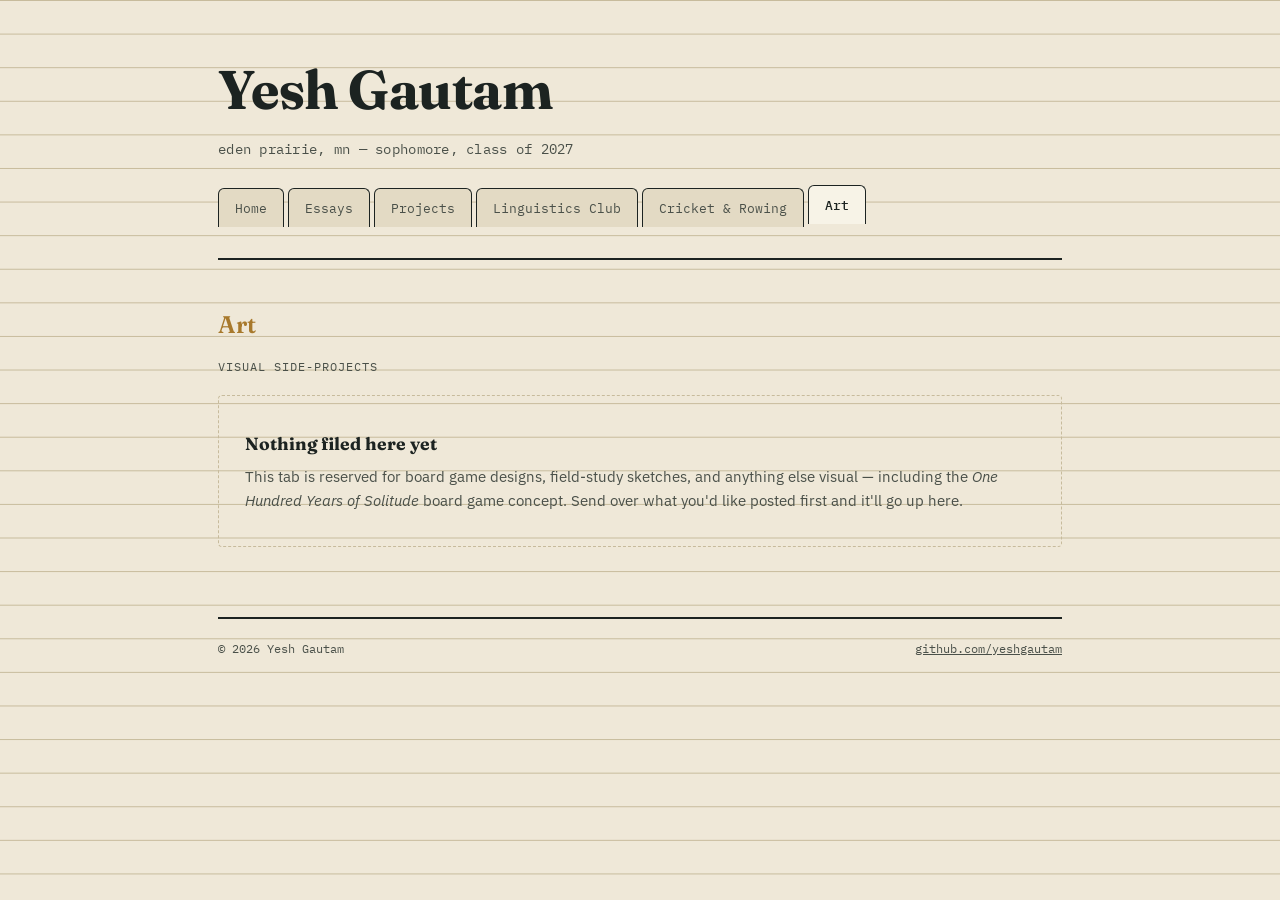
==== art.html @ e41baac6 "Add files via upload" ====
<!DOCTYPE html>
<html lang="en">
<head>
<meta charset="UTF-8">
<meta name="viewport" content="width=device-width, initial-scale=1.0">
<title>Art — Yesh Gautam</title>
<link rel="stylesheet" href="style.css">
</head>
<body>
<div class="page">

  <header class="site-header">
    <h1 class="site-name">Yesh Gautam</h1>
    <div class="site-tagline">eden prairie, mn — sophomore, class of 2027</div>

    <ul class="tabs">
      <li><a href="index.html">Home</a></li>
      <li><a href="essays.html">Essays</a></li>
      <li><a href="projects.html">Projects</a></li>
      <li><a href="linguistics.html">Linguistics Club</a></li>
      <li><a href="cricket-rowing.html">Cricket &amp; Rowing</a></li>
      <li><a href="art.html" class="active">Art</a></li>
    </ul>
  </header>
  <div class="tab-bar-rule"></div>

  <h2 class="section-title accent-gold">Art</h2>
  <p class="section-sub">visual side-projects</p>

  <div class="empty-state">
    <strong>Nothing filed here yet</strong>
    This tab is reserved for board game designs, field-study sketches, and anything else visual — including the <em>One Hundred Years of Solitude</em> board game concept. Send over what you'd like posted first and it'll go up here.
  </div>

  <footer class="site-footer">
    <span>&copy; 2026 Yesh Gautam</span>
    <a href="https://github.com/yeshgautam">github.com/yeshgautam</a>
  </footer>

</div>
</body>
</html>
---- style.css ----
/* ===========================================================
   Yesh Gautam — personal site
   Design concept: a field notebook / index-card system.
   Tokens below drive every page.
=========================================================== */

@import url('https://fonts.googleapis.com/css2?family=Fraunces:opsz,wght@9..144,400;9..144,500;9..144,600;9..144,700&family=IBM+Plex+Sans:wght@400;500;600&family=IBM+Plex+Mono:wght@400;500&display=swap');

:root {
  --ink: #1c2321;
  --ink-soft: #4a5049;
  --parchment: #efe8d8;
  --parchment-dark: #e3dac4;
  --card: #f7f3e7;
  --rule: #c7bb9c;
  --gold: #a8792c;
  --pitch: #35563a;
  --water: #2c4a63;

  --display: 'Fraunces', serif;
  --body: 'IBM Plex Sans', sans-serif;
  --mono: 'IBM Plex Mono', monospace;
}

* { box-sizing: border-box; }

html { scroll-behavior: smooth; }

body {
  margin: 0;
  background: var(--parchment);
  color: var(--ink);
  font-family: var(--body);
  line-height: 1.6;
  background-image:
    linear-gradient(var(--rule) 1px, transparent 1px);
  background-size: 100% 2.1em;
  background-attachment: local;
}

a { color: inherit; }

/* ---------- layout shell ---------- */

.page {
  max-width: 900px;
  margin: 0 auto;
  padding: 0 28px 80px;
}

/* ---------- header / name plate ---------- */

.site-header {
  padding: 46px 0 18px;
  border-bottom: 2px solid var(--ink);
}

.site-name {
  font-family: var(--display);
  font-weight: 700;
  font-size: clamp(2.2rem, 5vw, 3.4rem);
  letter-spacing: -0.01em;
  margin: 0;
}

.site-tagline {
  font-family: var(--mono);
  font-size: 0.85rem;
  color: var(--ink-soft);
  margin-top: 6px;
  letter-spacing: 0.02em;
}

/* ---------- tab navigation (index-card tabs) ---------- */

.tabs {
  display: flex;
  flex-wrap: wrap;
  gap: 4px;
  margin-top: 24px;
  list-style: none;
  padding: 0;
}

.tabs a {
  display: inline-block;
  font-family: var(--mono);
  font-size: 0.82rem;
  text-decoration: none;
  padding: 9px 16px 8px;
  background: var(--parchment-dark);
  color: var(--ink-soft);
  border: 1.5px solid var(--ink);
  border-bottom: none;
  border-radius: 6px 6px 0 0;
  transform: translateY(3px);
  transition: transform 0.15s ease, background 0.15s ease, color 0.15s ease;
}

.tabs a:hover {
  transform: translateY(0);
  color: var(--ink);
}

.tabs a.active {
  background: var(--card);
  color: var(--ink);
  transform: translateY(0);
  font-weight: 500;
  position: relative;
  z-index: 2;
}

.tab-bar-rule {
  height: 2px;
  background: var(--ink);
  margin-top: -2px;
}

/* ---------- hero: the etymology entry ---------- */

.etymology {
  margin: 56px 0 64px;
  border: 1.5px solid var(--ink);
  border-radius: 4px;
  background: var(--card);
  padding: 36px clamp(20px, 5vw, 44px);
  position: relative;
}

.etymology::before {
  content: "field note — entry no. 1";
  position: absolute;
  top: -11px;
  left: 20px;
  background: var(--parchment);
  padding: 0 8px;
  font-family: var(--mono);
  font-size: 0.7rem;
  letter-spacing: 0.06em;
  color: var(--ink-soft);
}

.etymology-headword {
  font-family: var(--display);
  font-size: clamp(2.4rem, 7vw, 4.2rem);
  font-weight: 700;
  margin: 0;
  cursor: default;
}

.etymology-ipa {
  font-family: var(--mono);
  color: var(--ink-soft);
  font-size: 1rem;
  margin: 4px 0 22px;
}

.etyma {
  display: flex;
  flex-wrap: wrap;
  gap: 28px;
  margin-top: 8px;
}

.etymon {
  flex: 1 1 220px;
  border-left: 3px solid var(--gold);
  padding-left: 14px;
  opacity: 0;
  transform: translateY(6px);
  animation: reveal 0.6s ease forwards;
}

.etymon:nth-child(2) { animation-delay: 0.15s; border-left-color: var(--pitch); }

.etymon-script {
  font-family: var(--display);
  font-size: 1.5rem;
}

.etymon-gloss {
  font-size: 0.92rem;
  color: var(--ink-soft);
  margin-top: 2px;
}

.etymon-def {
  margin-top: 8px;
  font-size: 0.95rem;
}

@keyframes reveal {
  to { opacity: 1; transform: translateY(0); }
}

.bio-line {
  margin-top: 26px;
  padding-top: 20px;
  border-top: 1px dashed var(--rule);
  font-size: 1.02rem;
}

/* ---------- section headings ---------- */

.section-title {
  font-family: var(--display);
  font-size: 1.5rem;
  font-weight: 600;
  margin: 46px 0 6px;
}

.section-sub {
  font-family: var(--mono);
  font-size: 0.78rem;
  color: var(--ink-soft);
  text-transform: uppercase;
  letter-spacing: 0.08em;
  margin-bottom: 18px;
}

/* ---------- cards (essays / projects / etc.) ---------- */

.card-grid {
  display: grid;
  gap: 16px;
}

.card {
  border: 1.5px solid var(--ink);
  border-radius: 4px;
  background: var(--card);
  padding: 20px 22px;
  text-decoration: none;
  color: var(--ink);
  display: block;
  transition: box-shadow 0.15s ease, transform 0.15s ease;
}

.card:hover {
  box-shadow: 4px 4px 0 var(--ink);
  transform: translate(-2px, -2px);
}

.card-tag {
  font-family: var(--mono);
  font-size: 0.72rem;
  color: var(--gold);
  text-transform: uppercase;
  letter-spacing: 0.06em;
}

.card-title {
  font-family: var(--display);
  font-size: 1.2rem;
  font-weight: 600;
  margin: 6px 0 6px;
}

.card-meta {
  font-family: var(--mono);
  font-size: 0.75rem;
  color: var(--ink-soft);
  margin-bottom: 8px;
}

.card-desc {
  font-size: 0.95rem;
  color: var(--ink-soft);
}

/* ---------- empty state ---------- */

.empty-state {
  border: 1.5px dashed var(--rule);
  border-radius: 4px;
  padding: 34px 26px;
  text-align: left;
  color: var(--ink-soft);
  font-size: 0.95rem;
}

.empty-state strong {
  color: var(--ink);
  display: block;
  font-family: var(--display);
  font-size: 1.1rem;
  margin-bottom: 6px;
}

/* ---------- footer ---------- */

.site-footer {
  margin-top: 70px;
  padding-top: 20px;
  border-top: 2px solid var(--ink);
  font-family: var(--mono);
  font-size: 0.78rem;
  color: var(--ink-soft);
  display: flex;
  justify-content: space-between;
  flex-wrap: wrap;
  gap: 10px;
}

.site-footer a { text-decoration: underline; }

/* ---------- accents used per-section ---------- */

.accent-pitch { color: var(--pitch); }
.accent-water { color: var(--water); }
.accent-gold { color: var(--gold); }

@media (prefers-reduced-motion: reduce) {
  .etymon { animation: none; opacity: 1; transform: none; }
}

@media (max-width: 560px) {
  .page { padding: 0 18px 60px; }
  .tabs a { font-size: 0.74rem; padding: 8px 11px 7px; }
}
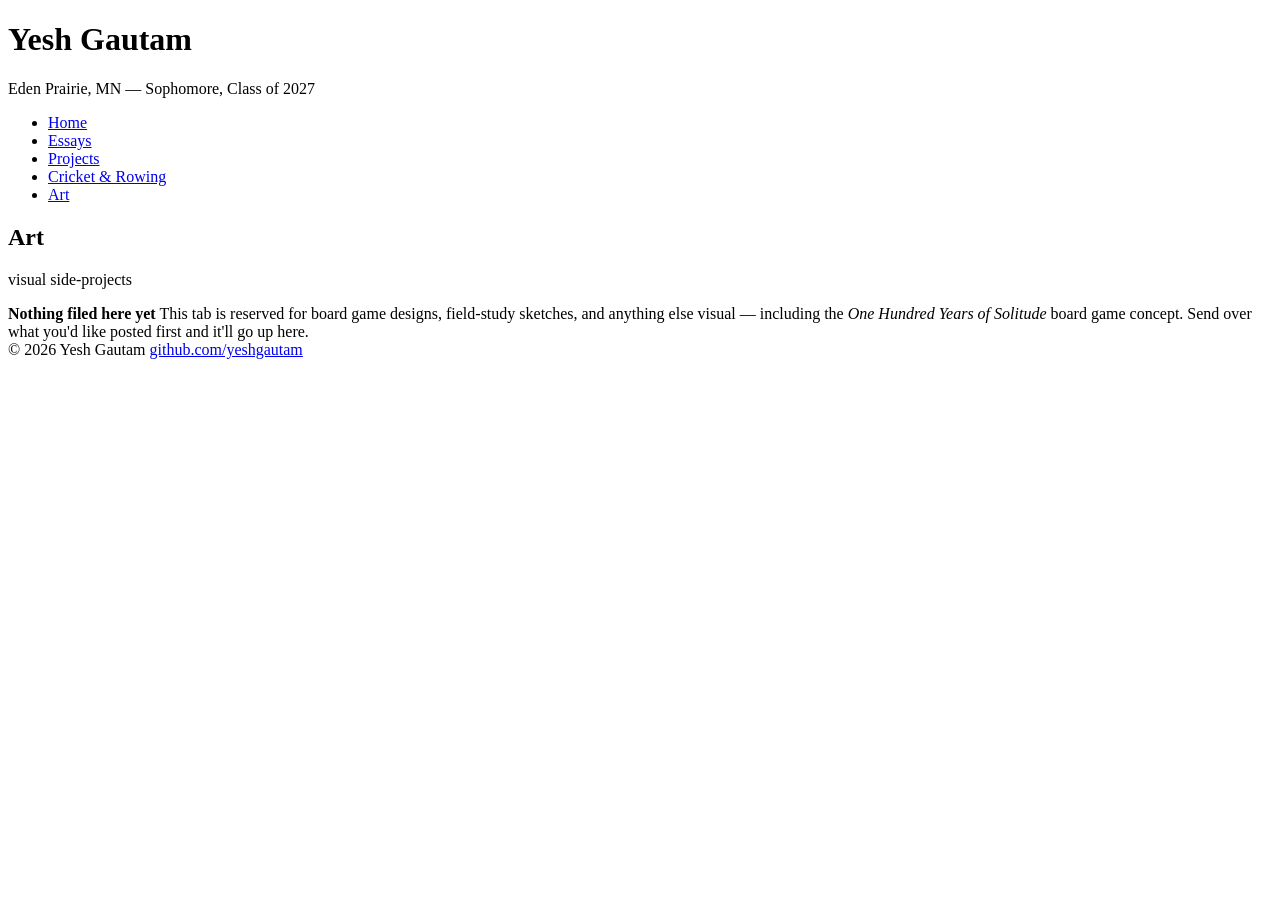
==== commit 7db3e790: "Rename art (1).html to art.html" ====
--- a/art.html
+++ b/art.html
@@ -11,13 +11,12 @@
 
   <header class="site-header">
     <h1 class="site-name">Yesh Gautam</h1>
-    <div class="site-tagline">eden prairie, mn — sophomore, class of 2027</div>
+    <div class="site-tagline">Eden Prairie, MN — Sophomore, Class of 2027</div>
 
     <ul class="tabs">
       <li><a href="index.html">Home</a></li>
       <li><a href="essays.html">Essays</a></li>
       <li><a href="projects.html">Projects</a></li>
-      <li><a href="linguistics.html">Linguistics Club</a></li>
       <li><a href="cricket-rowing.html">Cricket &amp; Rowing</a></li>
       <li><a href="art.html" class="active">Art</a></li>
     </ul>
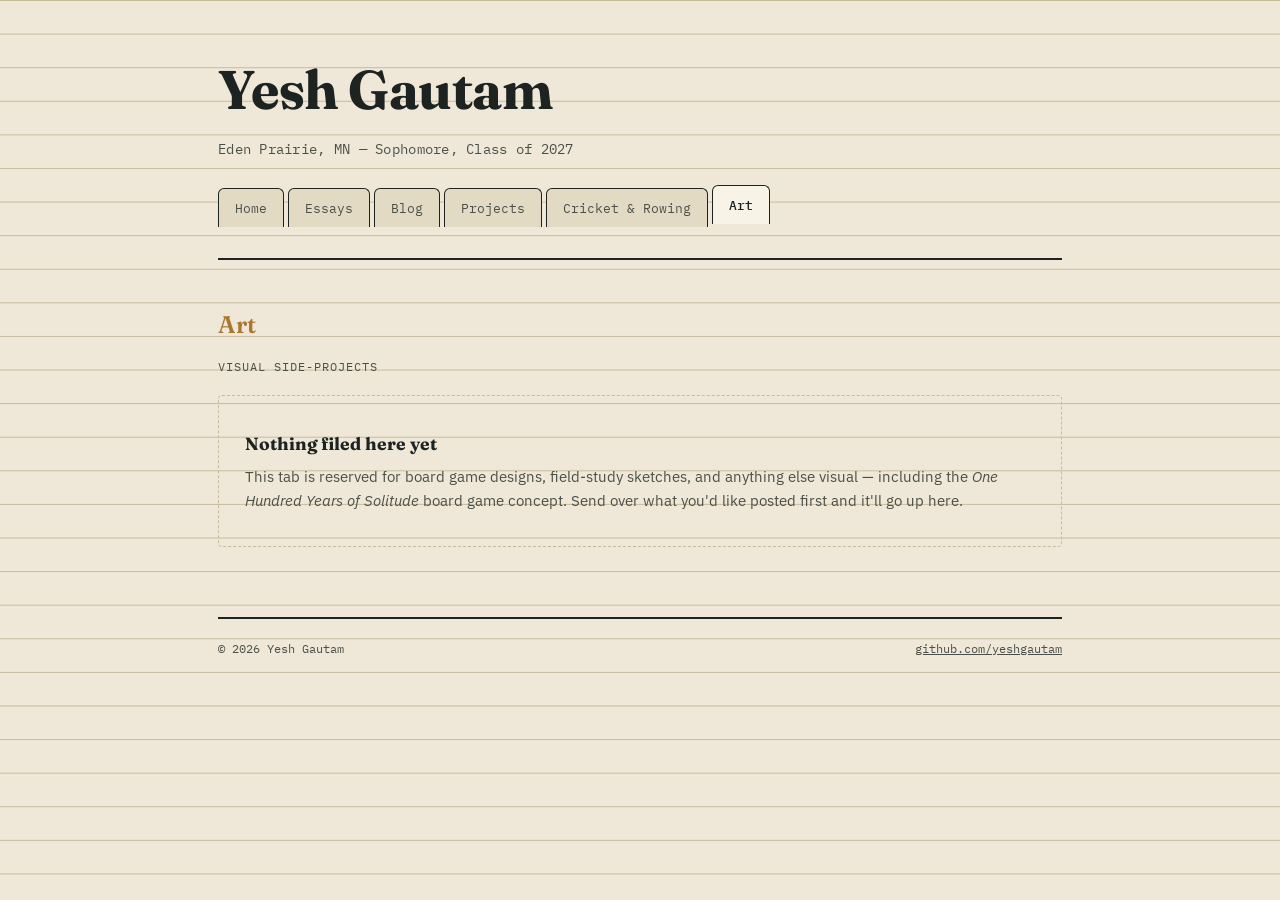
==== commit d1f4d87c: "Update home bio, project descriptions, and add blog page - Replace home about section with new bio t" ====
--- a/art.html
+++ b/art.html
@@ -16,6 +16,7 @@
     <ul class="tabs">
       <li><a href="index.html">Home</a></li>
       <li><a href="essays.html">Essays</a></li>
+      <li><a href="blog.html">Blog</a></li>
       <li><a href="projects.html">Projects</a></li>
       <li><a href="cricket-rowing.html">Cricket &amp; Rowing</a></li>
       <li><a href="art.html" class="active">Art</a></li>
--- a/style.css
+++ b/style.css
@@ -0,0 +1,395 @@
+/* ===========================================================
+   Yesh Gautam — personal site
+   Design concept: a field notebook / index-card system.
+   Tokens below drive every page.
+=========================================================== */
+
+@import url('https://fonts.googleapis.com/css2?family=Fraunces:opsz,wght@9..144,400;9..144,500;9..144,600;9..144,700&family=IBM+Plex+Sans:wght@400;500;600&family=IBM+Plex+Mono:wght@400;500&display=swap');
+
+:root {
+  --ink: #1c2321;
+  --ink-soft: #4a5049;
+  --parchment: #efe8d8;
+  --parchment-dark: #e3dac4;
+  --card: #f7f3e7;
+  --rule: #c7bb9c;
+  --gold: #a8792c;
+  --pitch: #35563a;
+  --water: #2c4a63;
+
+  --display: 'Fraunces', serif;
+  --body: 'IBM Plex Sans', sans-serif;
+  --mono: 'IBM Plex Mono', monospace;
+}
+
+* { box-sizing: border-box; }
+
+html { scroll-behavior: smooth; }
+
+body {
+  margin: 0;
+  background: var(--parchment);
+  color: var(--ink);
+  font-family: var(--body);
+  line-height: 1.6;
+  background-image:
+    linear-gradient(var(--rule) 1px, transparent 1px);
+  background-size: 100% 2.1em;
+  background-attachment: local;
+}
+
+a { color: inherit; }
+
+/* ---------- layout shell ---------- */
+
+.page {
+  max-width: 900px;
+  margin: 0 auto;
+  padding: 0 28px 80px;
+}
+
+/* ---------- header / name plate ---------- */
+
+.site-header {
+  padding: 46px 0 18px;
+  border-bottom: 2px solid var(--ink);
+}
+
+.site-name {
+  font-family: var(--display);
+  font-weight: 700;
+  font-size: clamp(2.2rem, 5vw, 3.4rem);
+  letter-spacing: -0.01em;
+  margin: 0;
+}
+
+.site-tagline {
+  font-family: var(--mono);
+  font-size: 0.85rem;
+  color: var(--ink-soft);
+  margin-top: 6px;
+  letter-spacing: 0.02em;
+}
+
+/* ---------- tab navigation (index-card tabs) ---------- */
+
+.tabs {
+  display: flex;
+  flex-wrap: wrap;
+  gap: 4px;
+  margin-top: 24px;
+  list-style: none;
+  padding: 0;
+}
+
+.tabs a {
+  display: inline-block;
+  font-family: var(--mono);
+  font-size: 0.82rem;
+  text-decoration: none;
+  padding: 9px 16px 8px;
+  background: var(--parchment-dark);
+  color: var(--ink-soft);
+  border: 1.5px solid var(--ink);
+  border-bottom: none;
+  border-radius: 6px 6px 0 0;
+  transform: translateY(3px);
+  transition: transform 0.15s ease, background 0.15s ease, color 0.15s ease;
+}
+
+.tabs a:hover {
+  transform: translateY(0);
+  color: var(--ink);
+}
+
+.tabs a.active {
+  background: var(--card);
+  color: var(--ink);
+  transform: translateY(0);
+  font-weight: 500;
+  position: relative;
+  z-index: 2;
+}
+
+.tab-bar-rule {
+  height: 2px;
+  background: var(--ink);
+  margin-top: -2px;
+}
+
+/* ---------- hero: the etymology entry ---------- */
+
+.etymology {
+  margin: 56px 0 64px;
+  border: 1.5px solid var(--ink);
+  border-radius: 4px;
+  background: var(--card);
+  padding: 36px clamp(20px, 5vw, 44px);
+  position: relative;
+}
+
+.etymology::before {
+  content: "field note — entry no. 1";
+  position: absolute;
+  top: -11px;
+  left: 20px;
+  background: var(--parchment);
+  padding: 0 8px;
+  font-family: var(--mono);
+  font-size: 0.7rem;
+  letter-spacing: 0.06em;
+  color: var(--ink-soft);
+}
+
+.etymology-headword {
+  font-family: var(--display);
+  font-size: clamp(2.4rem, 7vw, 4.2rem);
+  font-weight: 700;
+  margin: 0;
+  cursor: default;
+}
+
+.etymology-ipa {
+  font-family: var(--mono);
+  color: var(--ink-soft);
+  font-size: 1rem;
+  margin: 4px 0 22px;
+}
+
+.etyma {
+  display: flex;
+  flex-wrap: wrap;
+  gap: 28px;
+  margin-top: 8px;
+}
+
+.etymon {
+  flex: 1 1 220px;
+  border-left: 3px solid var(--gold);
+  padding-left: 14px;
+  opacity: 0;
+  transform: translateY(6px);
+  animation: reveal 0.6s ease forwards;
+}
+
+.etymon:nth-child(2) { animation-delay: 0.15s; border-left-color: var(--pitch); }
+
+.etymon-script {
+  font-family: var(--display);
+  font-size: 1.5rem;
+}
+
+.etymon-gloss {
+  font-size: 0.92rem;
+  color: var(--ink-soft);
+  margin-top: 2px;
+}
+
+.etymon-def {
+  margin-top: 8px;
+  font-size: 0.95rem;
+}
+
+@keyframes reveal {
+  to { opacity: 1; transform: translateY(0); }
+}
+
+.bio-line {
+  margin-top: 26px;
+  padding-top: 20px;
+  border-top: 1px dashed var(--rule);
+  font-size: 1.02rem;
+}
+
+/* ---------- section headings ---------- */
+
+.section-title {
+  font-family: var(--display);
+  font-size: 1.5rem;
+  font-weight: 600;
+  margin: 46px 0 6px;
+}
+
+.section-sub {
+  font-family: var(--mono);
+  font-size: 0.78rem;
+  color: var(--ink-soft);
+  text-transform: uppercase;
+  letter-spacing: 0.08em;
+  margin-bottom: 18px;
+}
+
+/* ---------- cards (essays / projects / etc.) ---------- */
+
+.card-grid {
+  display: grid;
+  gap: 16px;
+}
+
+.card {
+  border: 1.5px solid var(--ink);
+  border-radius: 4px;
+  background: var(--card);
+  padding: 20px 22px;
+  text-decoration: none;
+  color: var(--ink);
+  display: block;
+  transition: box-shadow 0.15s ease, transform 0.15s ease;
+}
+
+.card:hover {
+  box-shadow: 4px 4px 0 var(--ink);
+  transform: translate(-2px, -2px);
+}
+
+.card-tag {
+  font-family: var(--mono);
+  font-size: 0.72rem;
+  color: var(--gold);
+  text-transform: uppercase;
+  letter-spacing: 0.06em;
+}
+
+.card-title {
+  font-family: var(--display);
+  font-size: 1.2rem;
+  font-weight: 600;
+  margin: 6px 0 6px;
+}
+
+.card-meta {
+  font-family: var(--mono);
+  font-size: 0.75rem;
+  color: var(--ink-soft);
+  margin-bottom: 8px;
+}
+
+.card-desc {
+  font-size: 0.95rem;
+  color: var(--ink-soft);
+}
+
+/* ---------- book log (clickable reading card) ---------- */
+
+.book-card {
+  padding: 0;
+  cursor: pointer;
+}
+
+.book-card summary {
+  list-style: none;
+  padding: 20px 22px;
+  position: relative;
+}
+
+.book-card summary::-webkit-details-marker { display: none; }
+
+.book-card summary::after {
+  content: "+";
+  position: absolute;
+  top: 18px;
+  right: 20px;
+  font-family: var(--mono);
+  font-size: 1.1rem;
+  color: var(--ink-soft);
+}
+
+.book-card[open] summary::after { content: "\2212"; }
+
+.book-card[open] summary {
+  border-bottom: 1px dashed var(--rule);
+}
+
+.book-log {
+  padding: 16px 22px 20px;
+}
+
+.book-log-label {
+  font-family: var(--mono);
+  font-size: 0.72rem;
+  color: var(--gold);
+  text-transform: uppercase;
+  letter-spacing: 0.06em;
+  margin: 0 0 10px;
+}
+
+.book-list {
+  list-style: none;
+  margin: 0 0 10px;
+  padding: 0;
+}
+
+.book-list li {
+  display: flex;
+  justify-content: space-between;
+  gap: 12px;
+  padding: 6px 0;
+  border-bottom: 1px dashed var(--rule);
+  font-size: 0.95rem;
+}
+
+.book-list li:last-child { border-bottom: none; }
+
+.book-list-date {
+  font-family: var(--mono);
+  font-size: 0.8rem;
+  color: var(--ink-soft);
+  white-space: nowrap;
+}
+
+.book-log-note {
+  font-size: 0.88rem;
+  color: var(--ink-soft);
+  margin: 0;
+}
+
+/* ---------- empty state ---------- */
+
+.empty-state {
+  border: 1.5px dashed var(--rule);
+  border-radius: 4px;
+  padding: 34px 26px;
+  text-align: left;
+  color: var(--ink-soft);
+  font-size: 0.95rem;
+}
+
+.empty-state strong {
+  color: var(--ink);
+  display: block;
+  font-family: var(--display);
+  font-size: 1.1rem;
+  margin-bottom: 6px;
+}
+
+/* ---------- footer ---------- */
+
+.site-footer {
+  margin-top: 70px;
+  padding-top: 20px;
+  border-top: 2px solid var(--ink);
+  font-family: var(--mono);
+  font-size: 0.78rem;
+  color: var(--ink-soft);
+  display: flex;
+  justify-content: space-between;
+  flex-wrap: wrap;
+  gap: 10px;
+}
+
+.site-footer a { text-decoration: underline; }
+
+/* ---------- accents used per-section ---------- */
+
+.accent-pitch { color: var(--pitch); }
+.accent-water { color: var(--water); }
+.accent-gold { color: var(--gold); }
+
+@media (prefers-reduced-motion: reduce) {
+  .etymon { animation: none; opacity: 1; transform: none; }
+}
+
+@media (max-width: 560px) {
+  .page { padding: 0 18px 60px; }
+  .tabs a { font-size: 0.74rem; padding: 8px 11px 7px; }
+}
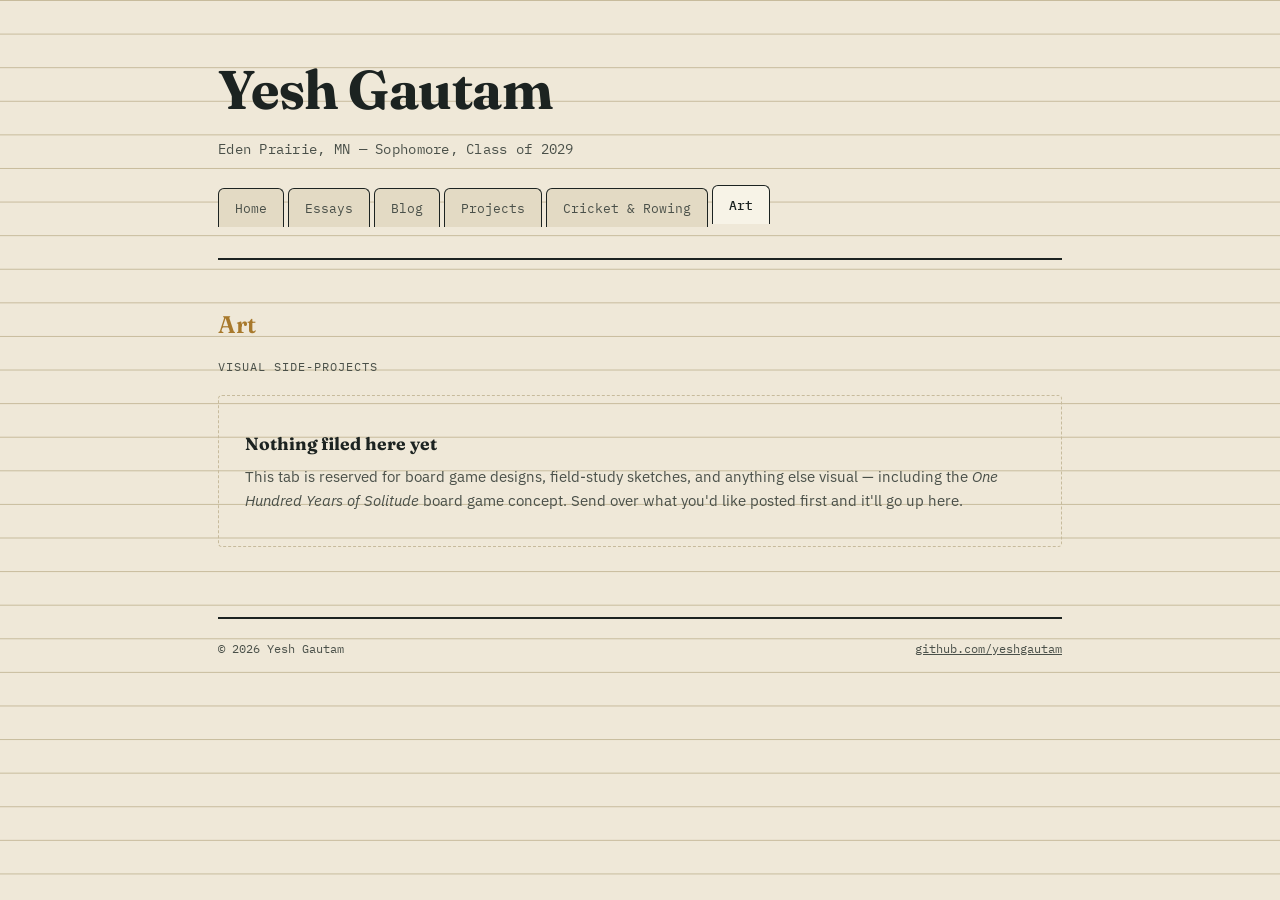
==== commit 2d576f75: "Update graduating class to 2029 Co-Authored-By: Claude Sonnet 5 <noreply@anthropic.com> Claude-Sessi" ====
--- a/art.html
+++ b/art.html
@@ -11,7 +11,7 @@
 
   <header class="site-header">
     <h1 class="site-name">Yesh Gautam</h1>
-    <div class="site-tagline">Eden Prairie, MN — Sophomore, Class of 2027</div>
+    <div class="site-tagline">Eden Prairie, MN — Sophomore, Class of 2029</div>
 
     <ul class="tabs">
       <li><a href="index.html">Home</a></li>
--- a/style.css
+++ b/style.css
@@ -269,6 +269,13 @@
   color: var(--ink-soft);
 }
 
+.card-meta a,
+.card-desc a {
+  color: var(--ink);
+  text-decoration: underline;
+  text-decoration-color: var(--rule);
+}
+
 /* ---------- book log (clickable reading card) ---------- */
 
 .book-card {
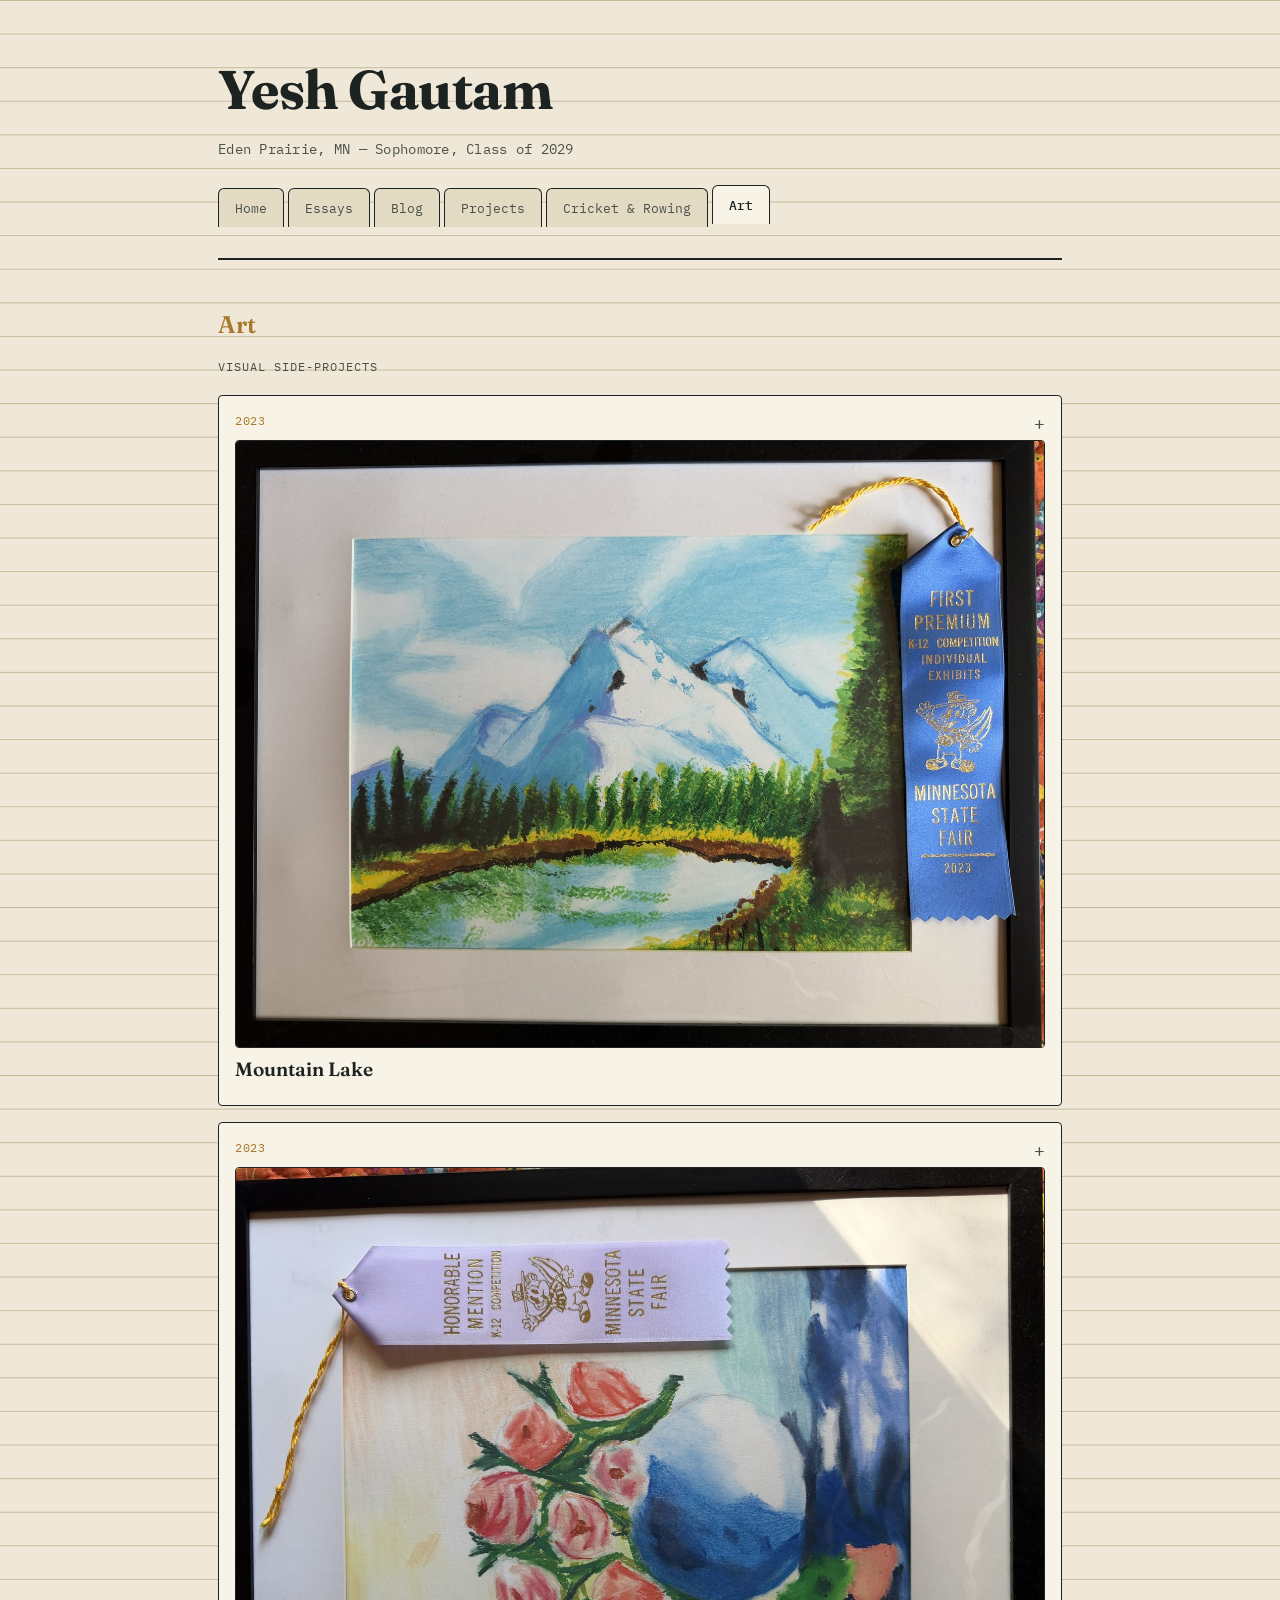
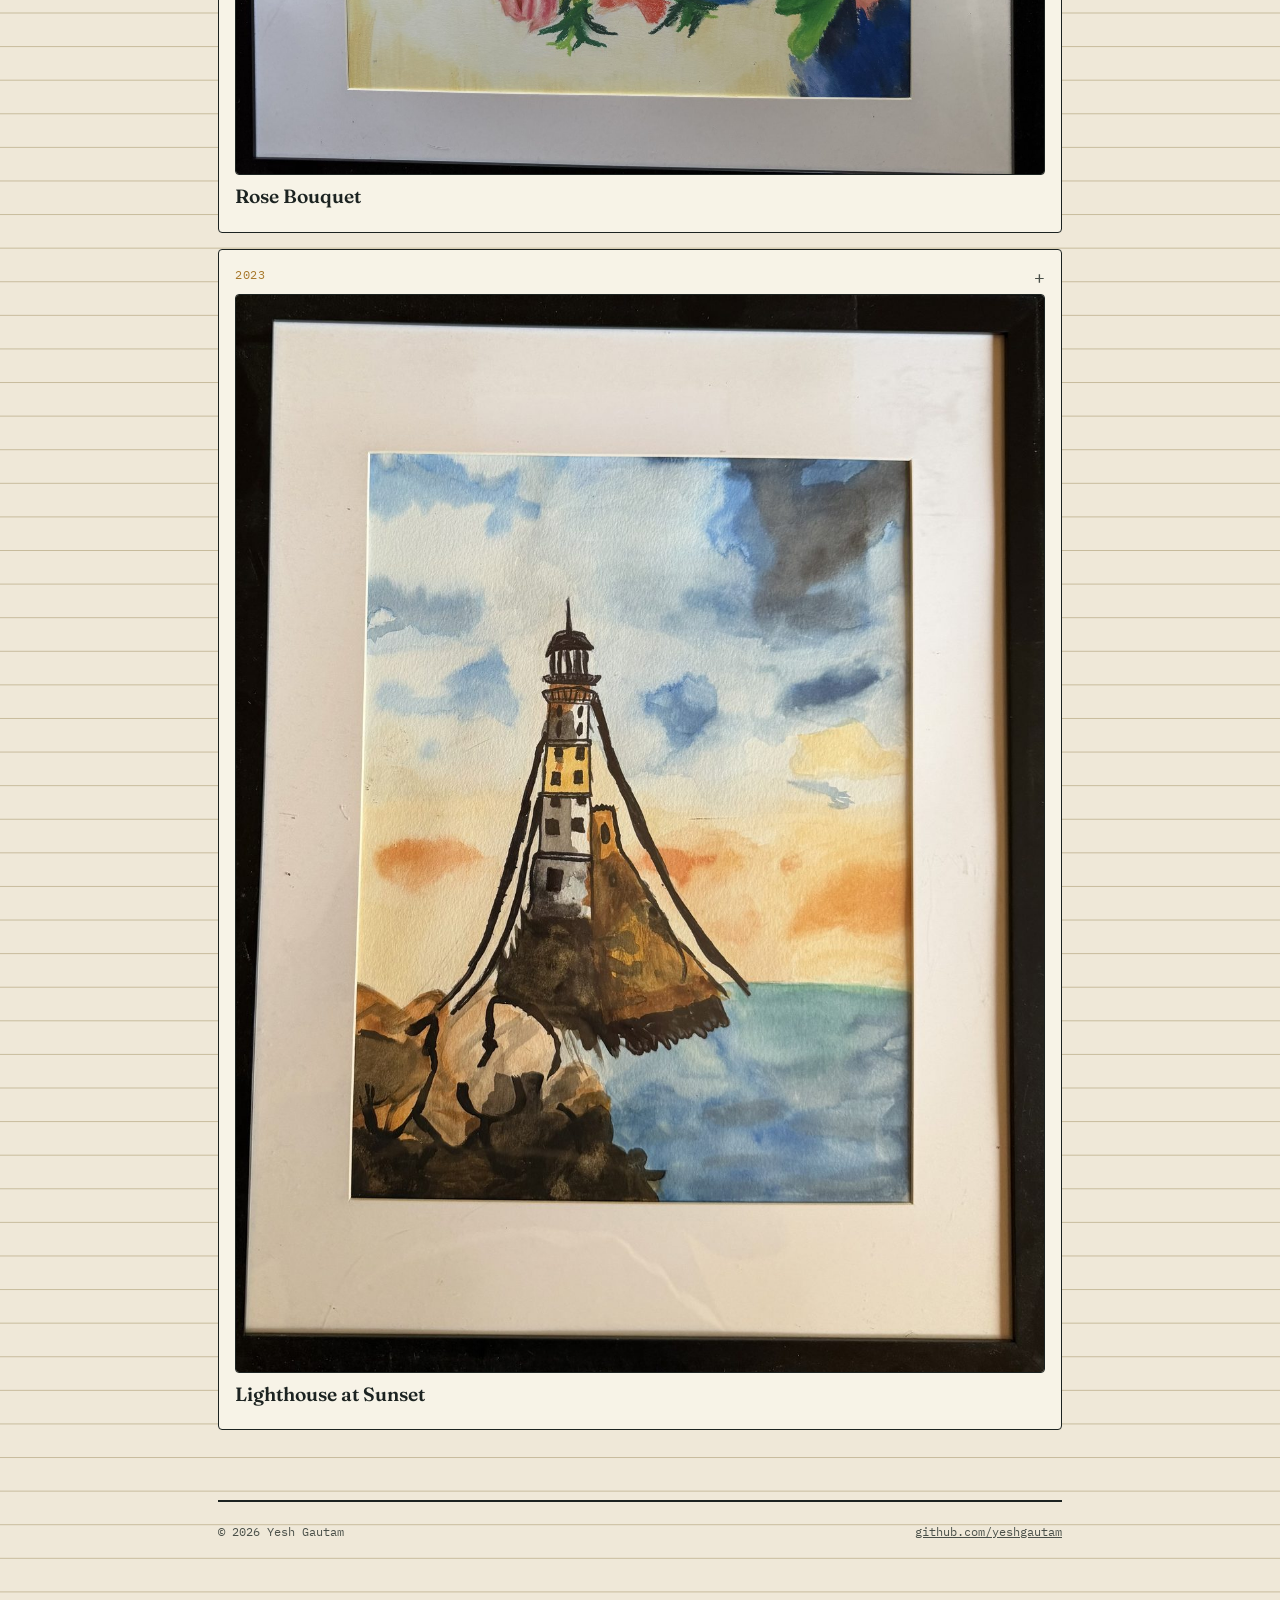
==== commit feab70ab: "Add three artworks to the Art page Wire up the images uploaded to art/, correcting orientation and c" ====
--- a/art.html
+++ b/art.html
@@ -27,9 +27,43 @@
   <h2 class="section-title accent-gold">Art</h2>
   <p class="section-sub">visual side-projects</p>
 
-  <div class="empty-state">
-    <strong>Nothing filed here yet</strong>
-    This tab is reserved for board game designs, field-study sketches, and anything else visual — including the <em>One Hundred Years of Solitude</em> board game concept. Send over what you'd like posted first and it'll go up here.
+  <div class="card-grid">
+
+    <details class="card art-card">
+      <summary>
+        <div class="card-tag">2023</div>
+        <img class="art-thumb" src="art/mountain-lake.jpg" alt="Pastel and paint landscape of a snow-capped mountain reflected in a lake, framed by pine trees">
+        <div class="card-title">Mountain Lake</div>
+      </summary>
+      <div class="art-desc">
+        <p>A pastel and paint landscape of a snow-capped peak mirrored in a still alpine lake, framed by a dense line of pines.</p>
+        <p class="card-meta">First Premium, K-12 Competition — Minnesota State Fair, 2023</p>
+      </div>
+    </details>
+
+    <details class="card art-card">
+      <summary>
+        <div class="card-tag">2023</div>
+        <img class="art-thumb" src="art/rose-bouquet.jpg" alt="Pastel still life of a rose bouquet in a round blue and white vase">
+        <div class="card-title">Rose Bouquet</div>
+      </summary>
+      <div class="art-desc">
+        <p>A pastel still life of a bouquet of roses in a round blue-and-white vase, set against a soft gradient background.</p>
+        <p class="card-meta">Honorable Mention, K-12 Competition — Minnesota State Fair, 2023</p>
+      </div>
+    </details>
+
+    <details class="card art-card">
+      <summary>
+        <div class="card-tag">2023</div>
+        <img class="art-thumb" src="art/lighthouse-sunset.jpg" alt="Watercolor of a lighthouse on a cliff at sunset overlooking the sea">
+        <div class="card-title">Lighthouse at Sunset</div>
+      </summary>
+      <div class="art-desc">
+        <p>A watercolor of a lighthouse perched on a rocky cliff at sunset, overlooking the sea below.</p>
+      </div>
+    </details>
+
   </div>
 
   <footer class="site-footer">
--- a/style.css
+++ b/style.css
@@ -350,6 +350,54 @@
   margin: 0;
 }
 
+/* ---------- art cards (clickable image + description) ---------- */
+
+.art-card {
+  padding: 0;
+  cursor: pointer;
+}
+
+.art-card summary {
+  list-style: none;
+  padding: 16px 16px 14px;
+  position: relative;
+}
+
+.art-card summary::-webkit-details-marker { display: none; }
+
+.art-card summary::after {
+  content: "+";
+  position: absolute;
+  top: 14px;
+  right: 16px;
+  font-family: var(--mono);
+  font-size: 1.1rem;
+  color: var(--ink-soft);
+}
+
+.art-card[open] summary::after { content: "\2212"; }
+
+.art-thumb {
+  width: 100%;
+  height: auto;
+  display: block;
+  border: 1px solid var(--ink);
+  border-radius: 4px;
+  margin: 10px 0 6px;
+}
+
+.art-desc {
+  padding: 0 16px 20px;
+}
+
+.art-desc p {
+  margin: 0 0 8px;
+  font-size: 0.95rem;
+  color: var(--ink-soft);
+}
+
+.art-desc p:last-child { margin-bottom: 0; }
+
 /* ---------- empty state ---------- */
 
 .empty-state {
